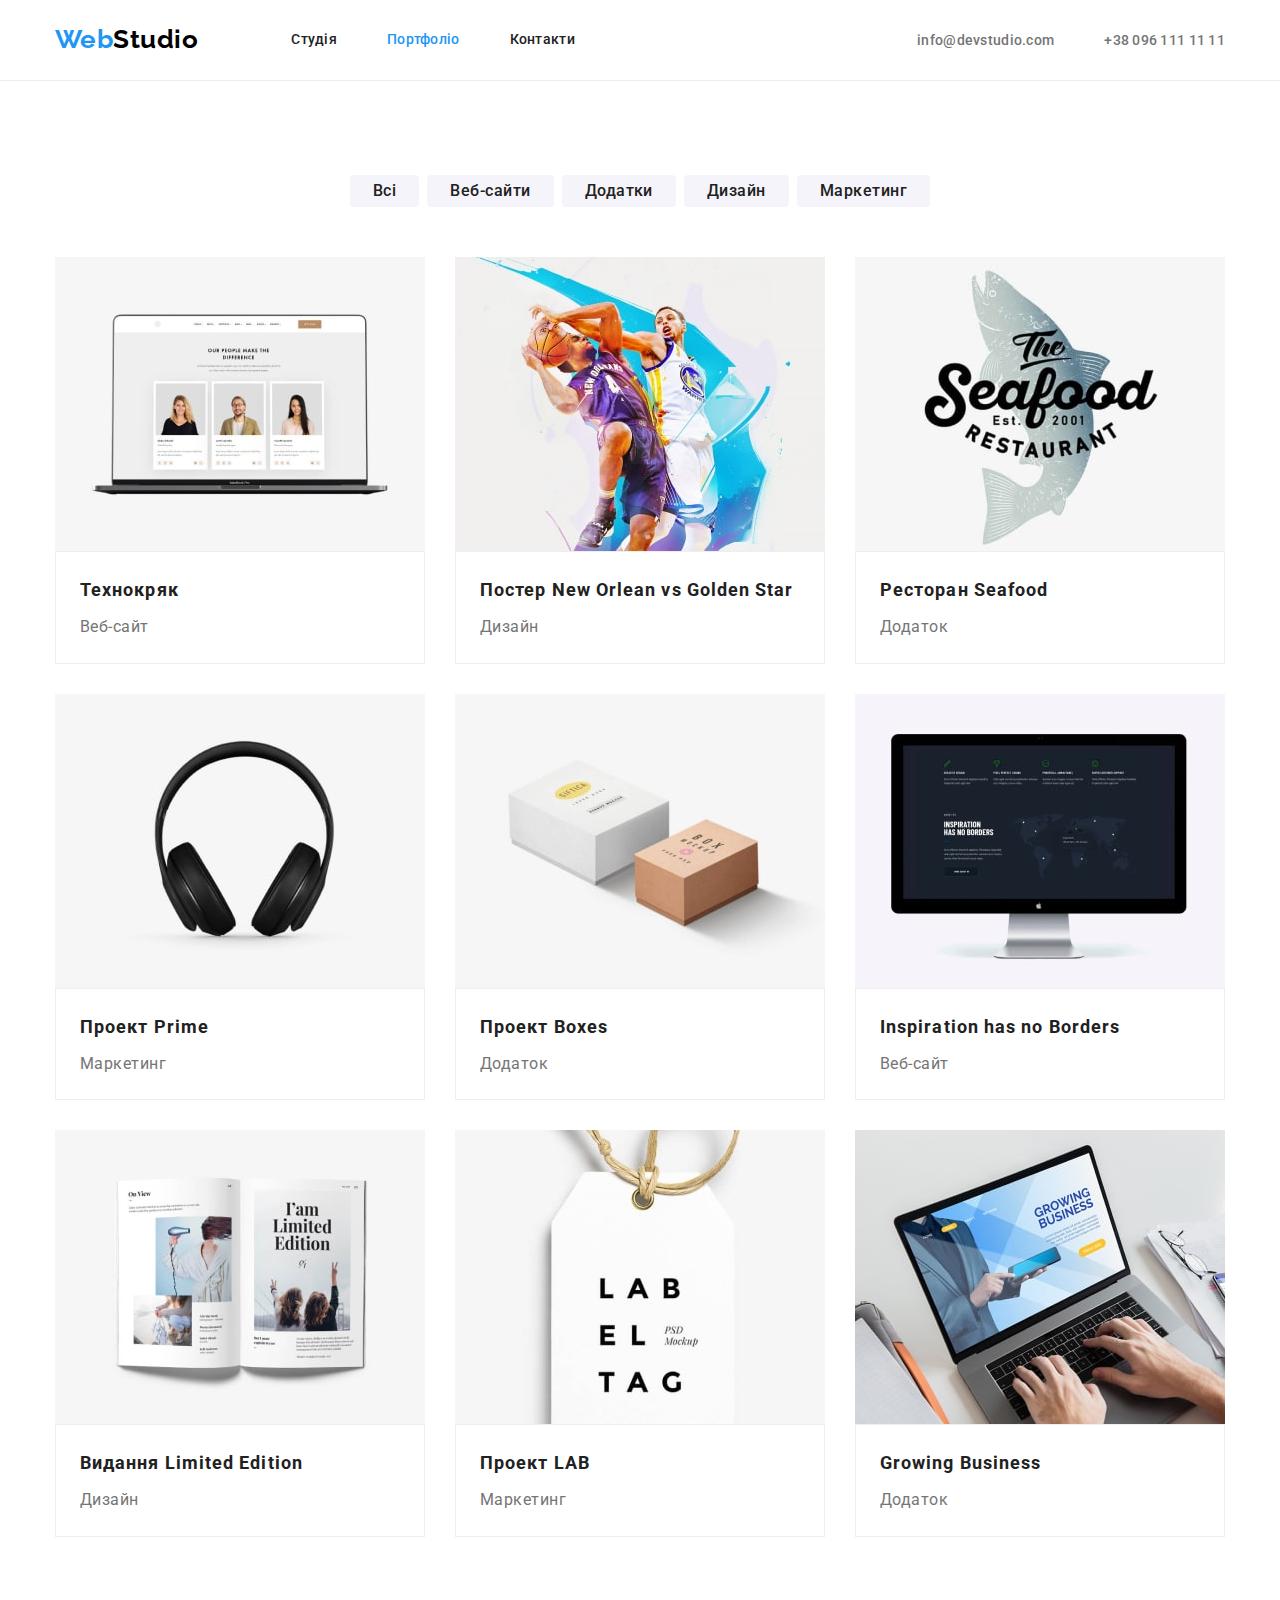
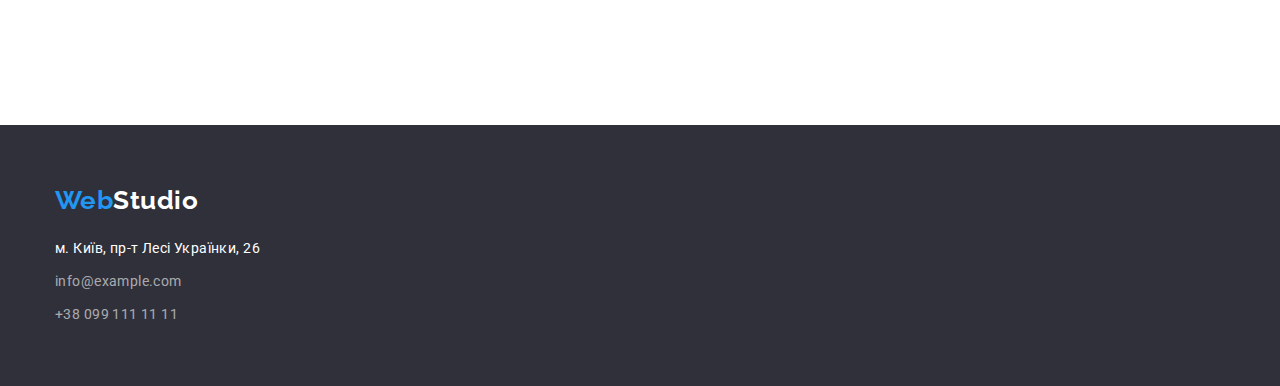
==== portfolio.html @ b32e80cf "Створює portfolio.html" ====
<!DOCTYPE html>
<html lang="ru">

<head>
    <meta charset="UTF-8">
    <meta http-equiv="X-UA-Compatible" content="IE=edge">
    <meta name="viewport" content="width=device-width, initial-scale=1.0">
    <title>Webstudio</title>
    <link rel="stylesheet"
        href="https://fonts.googleapis.com/css2?family=Raleway:wght@700&family=Roboto:wght@400;500;700;900&display=swap">
    <link rel="stylesheet"
        href="https://cdnjs.cloudflare.com/ajax/libs/modern-normalize/1.1.0/modern-normalize.min.css">
    <link rel="stylesheet" href="./css/styles.css">
</head>

<body>
    <!--Шапка сайта-->
    <header class="header">
        <div class="container header-nav">
            <a href="./index.html" class="link header-logo"><span>Web</span>Studio</a>
            <nav>
                <ul class="header-list list">
                    <li class="item"><a href="./index.html" class="link">Студія</a></Li>
                    <li class="item"><a href="./portfolio.html" class="link current">Портфоліо</a></li>
                    <li class="item"><a href="" class="link">Контакти</a></li>
                </ul>
            </nav>
            <ul class="header-contacts list">
                <li class="header-contacts-item"><a href="mailto:info@devstudio.com" class="link">info@devstudio.com</a></li>
                <li class="header-contacts-item"><a href="tel:+380961111111" class="link">+38 096 111 11 11</a></li>
            </ul>
        </div>
    </header>

    <main>
        
        <!--Наши проекты-->

        <section class="section">
            <div class="container">
                <h1 class="projects-title">Наші проекти</h1>
                <ul class="projects-buttons-list list">
                    <li class="projects-buttons-item"><button type="button" class="button">Всі</button></li>
                    <li class="projects-buttons-item"><button type="button" class="button">Веб-сайти</button></li>
                    <li class="projects-buttons-item"><button type="button" class="button">Додатки</button></li>
                    <li class="projects-buttons-item"><button type="button" class="button">Дизайн</button></li>
                    <li class="projects-buttons-item"><button type="button" class="button">Маркетинг</button></li>
                </ul>
                
                <ul class="projects list">
                    <li class="projects-element">
                        <a href="" class="link">
                            <img src="./images/technokryak.jpg" alt="Технокряк" width="370">
                            <div class="projects-item">
                                <h2 class="title">Технокряк</h2>
                                <p class="product">Веб-сайт</p>
                            </div>  
                        </a>
                    </li>
                
                    <li class="projects-element">
                        <a href="" class="link">
                            <img src="./images/poster.jpg" alt="Постер New Orlean" width="370">
                            <div class="projects-item">
                                <h2 class="title">Постер New Orlean vs Golden Star</h2>
                                <p class="product">Дизайн</p>
                            </div>
                        </a>
                    </li>
                
                    <li class="projects-element">
                        <a href="" class="link"><img src="./images/restaurant.jpg" alt="Ресторан Seafood" width="370">
                            <div class="projects-item">
                                <h2 class="title">Ресторан Seafood</h2>
                                <p class="product">Додаток</p>
                             </div>
                        </a>
                    </li>

                    <li class="projects-element">
                        <a href="" class="link">
                            <img src="./images/projectprime.jpg" alt="Проект Prime" width="370">
                            <div class="projects-item">
                            <h2 class="title">Проект Prime</h2>
                            <p class="product">Маркетинг</p>
                            </div>
                        </a>
                    </li>
                
                    <li class="projects-element">
                        <a href="" class="link">
                            <img src="./images/projectboxes.jpg" alt="Проект Boxes" width="370">
                            <div class="projects-item">
                            <h2 class="title">Проект Boxes</h2>
                            <p class="product">Додаток</p>
                        </div>
                        </a>
                    </li>
                
                    <li class="projects-element">
                        <a href="" class="link"><img src="./images/inspiration.jpg" alt="Inspiration has no Borders" width="370">
                            <div class="projects-item">
                            <h2 class="title">Inspiration has no Borders</h2>
                            <p class="product">Веб-сайт</p>
                        </div>
                        </a>
                    </li>
                
                    <li class="projects-element">
                        <a href="" class="link"><img src="./images/limitededition.jpg" alt="Видання Limited Edition" width="370">
                            <div class="projects-item">
                            <h2 class="title">Видання Limited Edition</h2>
                            <p class="product">Дизайн</p>
                        </div>
                        </a>
                    </li>
                
                    <li class="projects-element">
                        <a href="" class="link"><img src="./images/lab.jpg" alt="Проект LAB" width="370">
                            <div class="projects-item">
                            <h2 class="title">Проект LAB</h2>
                            <p class="product">Маркетинг</p>
                        </div>
                        </a>
                    </li>
                
                    <li class="projects-element">
                        <a href="" class="link"><img src="./images/growingbusiness.jpg" alt="Growing Business" width="370">
                            <div class="projects-item">
                            <h2 class="title">Growing Business</h2>
                            <p class="product">Додаток</p>
                        </div>
                        </a>
                    </li>
                </ul>
            </div>
            
        </section>
    </main>

<!--Футер-->
    <footer class="footer">
        <div class="container">
            <a href="./index.html" class="footer-logo link"><span>Web</span>Studio</a>
                <ul class="footer-list list">
                    <li class="footer-list-item"><a href="https://goo.gl/maps/6noj76bHKPzLhNcZA" target="_blank" rel="noopener noreferrer nofollow"
                        class="link"><span>м. Київ, пр-т Лесі Українки, 26</span></a></li>
                    <li class="footer-list-item"><a href="mailto:info@example.com" class="link">info@example.com</a></li>
                    <li class="footer-list-item"><a href="tel:+380991111111" class="link">+38 099 111 11 11</a></li>
                </ul>
        </div>
    </footer>
</html>
---- css/styles.css ----
/* Основной цвет текста #212121 */
/* Вторичный цвет текста #757575 */
/* Акцент #2196F3 */
/* Основной белый #FFFFFF */
/*Серый фоновый #2F303A */
/* Серый цвет #F5F4FA */
/* черный #000000 */


html {
    box-sizing: border-box;
}

.visually-hidden {
    position: absolute !important;
    clip: rect(1px 1px 1px 1px);
    clip: rect(1px, 1px, 1px, 1px);
    padding: 0 !important;
    border: 0 !important;
    height: 1px !important;
    width: 1px !important;
    overflow: hidden;
}

*,
*::before,
*::after {
    box-sizing: border-box;
}

img {
    display: block;
    max-width: 100%;
    height: auto;
}

/* Main.css */

:root {
    --primary-text-color: #212121;
    --secondary-text-color: #757575;
    --accent-color: #2196F3;
    --primary-white-color: #FFFFFF;
    --background-grey-color: #2F303A;
    --grey-color: #F5F4FA;
    --black-color: #000000;
    --border: #EEEEEE;
}

body {
    font-family: Roboto, sans-serif;
    background-color: var(--primary-white-color);
    color: var(--primary-text-color);
    letter-spacing: 0.03em;
}

.link {
    text-decoration: none;
}

.list {
    padding: 0;
    margin: 0;
    list-style: none;
}

.container {
    margin-left: auto;
    margin-right: auto;
    padding-right: 15px;
    padding-left: 15px;
    width: 1200px;
}

/* --------------------------- HEADER ---------------------------------- */

.header {
    border-bottom: 1px solid #ECECEC;
}

.header-logo {
    color: var(--black-color);
    font-family: 'Raleway';
    font-weight: 700;
    font-size: 26px;
    line-height: 1.2;
}

.header-logo span {
    color: var(--accent-color);
}

.header-nav {
    display: flex;
    align-items: center;
}

.header-list {
    display: flex;
    margin-left: 93px;
}

.header-list .item:not(:last-child) {
    margin-right: 50px;
}

.header-list .link {
    display: block;
    padding-top: 32px;
    padding-bottom: 32px;
    color: var(--title-text-color);
    font-weight: 500;
    font-size: 14px;
    line-height: 1.14;
    letter-spacing: 0.02em;
}

.header-list .link:hover,
.header-list.link:focus,
.header-list .link.current {
    color: var(--accent-color);
}

.header-contacts {
    display: flex;
    margin-left: auto;
}

.header-contacts-item + .header-contacts-item {
    margin-left: 50px;
}

.header-contacts .link {
    color: var(--secondary-text-color);
    /* text-decoration: none; */
    font-weight: 500;
    font-size: 14px;
    line-height: 1.14;
    letter-spacing: 0.02em;
}

.header-contacts .link:hover,
.header-contacts .link:focus {
    color: var(--accent-color);
}

/* ------------------------ HERO --------------------- */

.overlay {
    max-width: 1600px;
    height: 600px;
    margin-left: auto;
    margin-right: auto;
    background-image: linear-gradient(to right, rgba(47, 48, 58, 0.4),
    rgba(47, 48, 58, 0.4)),
    url(../images/hero.jpg);
    background-repeat: no-repeat;
    background-position: center;
    background-size: cover;
    background-color: var(--background-grey-color);
}
            

.hero {
    padding-top: 200px;
    padding-bottom: 200px;
    text-align: center;
}

.hero-title {
    margin-top: 0;
    margin-bottom: 30px;
    color: var(--primary-white-color);
    font-weight: 900;
    font-size: 44px;
    line-height: 1.4;
    letter-spacing: 0.06em;
    text-transform: uppercase;
}

.hero-button {
    border-radius: 4px;
    border-color: var(--accent-color);
    border: 1px solid transparent;
    padding: 10px 32px;
    min-width: 200px;

    font-family: inherit;
    background-color: var(--accent-color);
    color: var(--primary-white-color);
    font-weight: 700;
    font-size: 16px;
    line-height: 1.87;
    letter-spacing: 0.06em;
    text-align: center;
    filter: drop-shadow(0px 4px 4px rgba(0, 0, 0, 0.25));

    cursor: pointer;
}

/* Section */

.section {
    padding-top: 94px;
    padding-bottom: 94px;
}

.section-title {
    margin-top: 0;
    margin-bottom: 50px;
    color: var(--title-text-color);
    font-weight: 700;
    font-size: 36px;
    line-height: 1.16;
    text-align: center;
}

/* Feature */

.features-section {
    padding-top: 94px;
    padding-bottom: 47px;
}

.features {
    display: none;
}

.feature-list {
    display: flex;
    flex-wrap: wrap;
}

.feature-list .item {
    margin-right: 30px;
    width: 270px;
}

.feature-list .item:nth-last-child(-n + 1) {
    margin-right: 0px;
}

.feature-list .title {
    margin-top: 0;
    margin-bottom: 10px;
    color: var(--title-text-color);
    font-weight: 700;
    font-size: 14px;
    line-height: 1.14;
    text-transform: uppercase;
}

.features-description {
    margin-top: 0;
    margin-bottom: 0;
    color: var(--secondary-text-color);
    font-size: 14px;
    line-height: 1.7;
}

/* Efforts */

.efforts-section {
    padding-top: 47px;
    padding-bottom: 94px;
}

.efforts {
    display: flex;
}

.efforts-element {
    margin-right: 30px;
}

.efforts-element:nth-last-child(-n + 1) {
    margin-right: 0px;
}

/* Our company */

.company {
    background-color: var(--grey-color);
    padding-top: 94px;
    padding-bottom: 94px;
}

.members {
    display: flex;
}

.members-list {
    margin-right: 30px;
}

.members-list:nth-last-child(-n + 1) {
    margin-right: 0px;
}

.team-members {
    padding-top: 30px;
    padding-bottom: 30px;
}

.members .title {
    margin-top: 0;
    margin-bottom: 9px;
    color: var(--title-text-color);
    font-weight: 500;
    font-size: 16px;
    text-align: center;
    line-height: 1.2;
}

.members-position {
    margin-top: 0;
    margin-bottom: 0;
    color: var(--secondary-text-color);
    font-size: 16px;
    line-height: 1.2;
    text-align: center;
    
}

/* Portfolio.css */

/* ----------------------- OUR-PROJECTS ----------------------- */

.projects-buttons-list {
    display: flex;
    flex-wrap: wrap;
    justify-content: center;
    margin-bottom: 50px;
}

.projects-buttons-item {
    margin-left: 8px;
}

.projects-buttons-item:first-child {
    margin-left: 0;
}

.button {
    padding: 6px 22px;
    font-family: inherit;
    font-weight: 500;
    font-size: 16px;
    letter-spacing: 0.03em;
    color: var(--primary-text-color);
    background-color: var(--grey-color);
    
    border: 1px solid transparent;
    border-radius: 4px;

    cursor: pointer;
}

.button:hover,
.button:focus {
    background-color: var(--accent-color);
    color: var(--primary-white-color);
}

.projects-title {
    display: none;
}

.projects {
    display: flex;
    flex-wrap: wrap;
    margin-bottom: 94px;
}

.projects-element {
    width: calc(100% -60px)/3;
    margin-right: 30px;
    margin-bottom: 30px;
}


.projects-element:nth-child(3n) {
    margin-right: 0;
}

.projects-element:nth-last-child(-n + 3) {
    margin-bottom: 0;
}


.projects-item {
    padding: 20px 24px;
    border: 1px solid var(--border);
}


.projects .title {
    margin-top: 0;
    margin-bottom: 4px;
    color: var(--primary-text-color);
    font-weight: 700;
    font-size: 18px;
    line-height: 2;
    letter-spacing: 0.06em;
}

.projects .product {
    margin-top: 0;
    margin-bottom: 0;
    color: var(--secondary-text-color);
    font-size: 16px;
    line-height: 1.9;
}

/* ----------------------- FOOTER ------------------------ */

.footer-logo {
    color: var(--primary-white-color);
    font-family: 'Raleway';
    font-weight: 700;
    font-size: 26px;
    line-height: 1.2;
}

.footer-logo span {
    color: var(--accent-color);
}

.footer {
    margin-top: 0;
    margin-bottom: 0;
    padding-top: 60px;
    padding-bottom: 60px;
    background-color: var(--background-grey-color);
}

.footer-list {
    margin-top: 20px;
    font-style: normal;
    font-size: 14px;
    line-height: 1.7;
    color: var(--primary-white-color)
}

.footer-list-item {
    margin-bottom: 9px;
    font-size: 14px;
    line-height: 24px;
    letter-spacing: 0.03em;
    color: rgba(255, 255, 255, 0.6);
}

.footer-list-item:nth-child(3) {
    margin-bottom: 0;
}

.footer-list .link {
    margin-top: 9px;
    color: rgba(255, 255, 255, 0.6);
}

.footer-list .link:hover,
.footer-list .link:focus {
    color: var(--accent-color);
}

.footer-list span {
    color: var(--primary-white-color);
}
.footer-list span:hover,
.footer-list span:focus {
    color: var(--accent-color);
}
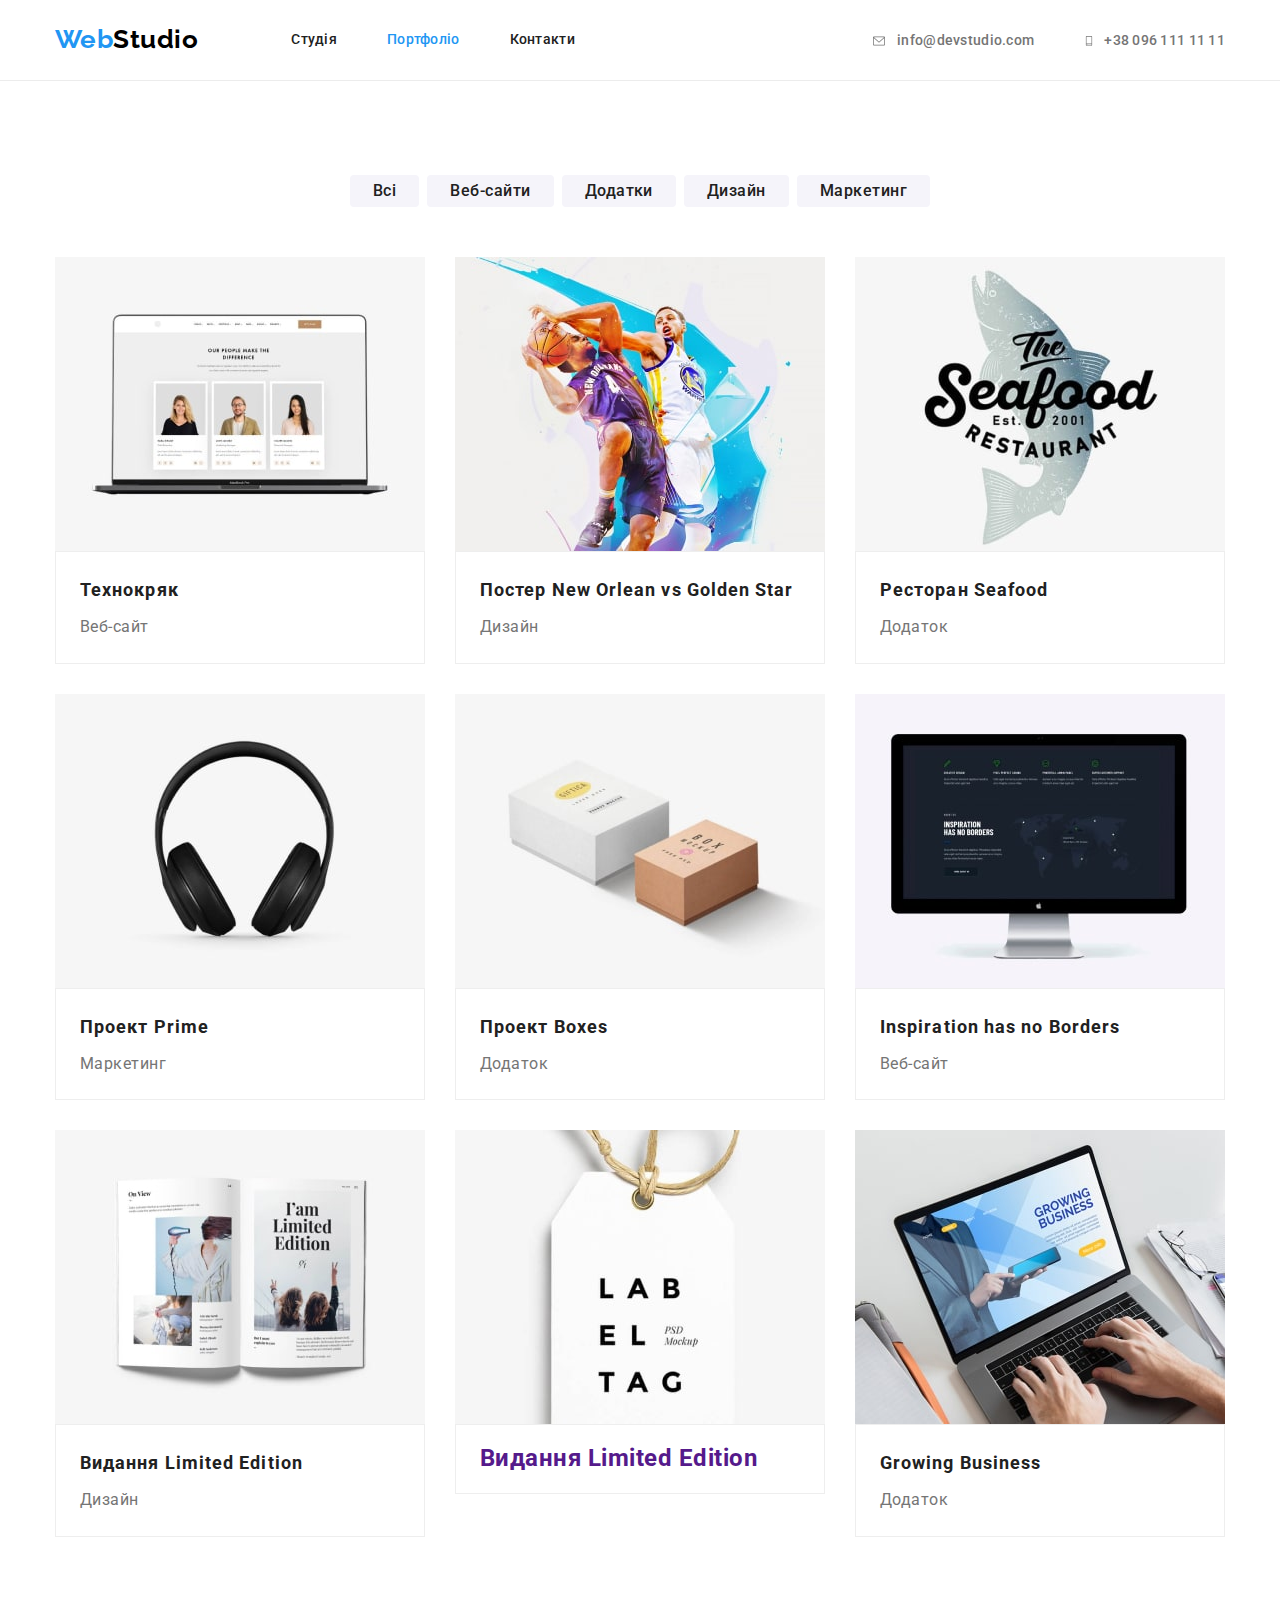
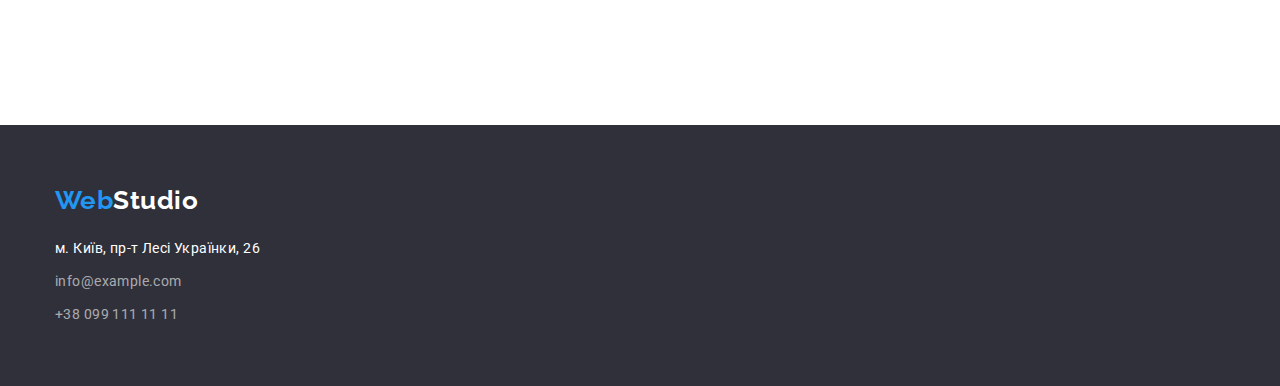
==== commit f839c575: "Додає іконки в хедер портфоліо" ====
--- a/portfolio.html
+++ b/portfolio.html
@@ -14,7 +14,7 @@
 </head>
 
 <body>
-    <!--Шапка сайта-->
+      <!--Шапка сайта-->
     <header class="header">
         <div class="container header-nav">
             <a href="./index.html" class="link header-logo"><span>Web</span>Studio</a>
@@ -26,8 +26,14 @@
                 </ul>
             </nav>
             <ul class="header-contacts list">
-                <li class="header-contacts-item"><a href="mailto:info@devstudio.com" class="link">info@devstudio.com</a></li>
-                <li class="header-contacts-item"><a href="tel:+380961111111" class="link">+38 096 111 11 11</a></li>
+                <li class="header-contacts-item">
+                    <a href="mailto:info@devstudio.com" class="link">
+                    <svg class="header-icon" width="16px" height="12px">
+                    <use href="./images/symbol-defs.svg#envelope"></use>
+                </svg>info@devstudio.com</a></li>
+                <li class="header-contacts-item"><a href="tel:+380961111111" class="link">
+                    <svg class="header-icon" width="10px" height="16px"><use href="./images/symbol-defs.svg#smartphone"></use>
+                    </svg>+38 096 111 11 11</a></li>
             </ul>
         </div>
     </header>
@@ -114,13 +120,13 @@
                         </div>
                         </a>
                     </li>
-                
+
                     <li class="projects-element">
-                        <a href="" class="link"><img src="./images/lab.jpg" alt="Проект LAB" width="370">
+                        <a href="" class="link"><img src="./images/lab.jpg" alt="Видання Limited Edition" width="370">
                             <div class="projects-item">
-                            <h2 class="title">Проект LAB</h2>
-                            <p class="product">Маркетинг</p>
-                        </div>
+                                <h2>Видання Limited Edition</h2>
+                                <p></p>
+                            </div>
                         </a>
                     </li>
                 
--- a/css/styles.css
+++ b/css/styles.css
@@ -28,6 +28,12 @@
     box-sizing: border-box;
 }
 
+h1,
+h2,
+p {
+    margin: 0;
+}
+
 img {
     display: block;
     max-width: 100%;
@@ -65,8 +71,7 @@
 }
 
 .container {
-    margin-left: auto;
-    margin-right: auto;
+    margin: 0 auto;
     padding-right: 15px;
     padding-left: 15px;
     width: 1200px;
@@ -130,6 +135,14 @@
     margin-left: 50px;
 }
 
+.header-icon {
+    display: inline;
+    vertical-align: middle;
+    margin-right: 10px;
+    fill: currentColor;
+}
+
+
 .header-contacts .link {
     color: var(--secondary-text-color);
     /* text-decoration: none; */
@@ -142,6 +155,12 @@
 .header-contacts .link:hover,
 .header-contacts .link:focus {
     color: var(--accent-color);
+}
+
+.header-contacts .link:hover .header-icon,
+.header-contacts .link:focus .header-icon{
+    color: var(--accent-color);
+    fill: var(--accent-color);
 }
 
 /* ------------------------ HERO --------------------- */
@@ -170,11 +189,15 @@
 .hero-title {
     margin-top: 0;
     margin-bottom: 30px;
+    margin-left: auto;
+    margin-right: auto;
+    max-width: 696px;
     color: var(--primary-white-color);
     font-weight: 900;
     font-size: 44px;
     line-height: 1.4;
     letter-spacing: 0.06em;
+    text-align: center;
     text-transform: uppercase;
 }
 
@@ -217,12 +240,12 @@
 
 /* Feature */
 
-.features-section {
+.features.section {
     padding-top: 94px;
     padding-bottom: 47px;
 }
 
-.features {
+.features-title {
     display: none;
 }
 
@@ -230,10 +253,26 @@
     display: flex;
     flex-wrap: wrap;
 }
+
 
 .feature-list .item {
     margin-right: 30px;
     width: 270px;
+}
+
+.features-icon-background {
+    display: block;
+    margin-bottom: 30px;
+    width: 270px;
+    height: 120px;
+    padding: 25px 102px;
+    background-color: var(--grey-color);
+}
+
+.feature-icon {
+    display: block;
+    background-repeat: no-repeat;
+    background-size: cover;
 }
 
 .feature-list .item:nth-last-child(-n + 1) {
@@ -279,47 +318,74 @@
 
 /* Our company */
 
-.company {
+.team-section {
     background-color: var(--grey-color);
     padding-top: 94px;
     padding-bottom: 94px;
 }
 
-.members {
-    display: flex;
+.box {
+    margin-right: 30px;
+    width: 270px;
+    height: 428px;
+    box-shadow: 0px 1px 3px
+    rgba(0, 0, 0, 0.12),
+    0px 1px 1px rgba(0, 0, 0, 0.14),
+    0px 2px 1px rgba(0, 0, 0, 0.2);
+    border-radius: 0px 0px 4px 4px;
+    background-color: var(--primary-white-color);
+}
+
+.box:nth-last-child(-n + 1) {
+    margin-right: 0px;
 }
 
 .members-list {
-    margin-right: 30px;
-}
-
-.members-list:nth-last-child(-n + 1) {
-    margin-right: 0px;
+    display: flex;
 }
 
 .team-members {
     padding-top: 30px;
-    padding-bottom: 30px;
-}
-
-.members .title {
-    margin-top: 0;
-    margin-bottom: 9px;
-    color: var(--title-text-color);
-    font-weight: 500;
-    font-size: 16px;
-    text-align: center;
-    line-height: 1.2;
-}
-
-.members-position {
-    margin-top: 0;
-    margin-bottom: 0;
-    color: var(--secondary-text-color);
+    padding-bottom: 16px;
     font-size: 16px;
     line-height: 1.2;
     text-align: center;
-    
+}
+
+.team-members .title {
+    margin-top: 0;
+    margin-bottom: 9px;
+    color: var(--title-text-color);
+}
+
+.members-position {
+    color: var(--secondary-text-color);
+}
+
+.social-link {
+    display: inline-flex;
+    align-items: center;
+    justify-content: center;
+    margin-right: 10px;
+    width: 44px;
+    height: 44px;
+    background-color: red;
+    border-radius: 50%;
+}
+
+.social-icon {
+    fill: #AFB1B8;
+}
+
+.social-link:hover,
+.social-link:focus {
+    background-color: var(--accent-color);
+}
+
+.social-link:hover .social-icon,
+.social-link:focus .social-icon {
+    background-color: var(--accent-color);
+    fill: var(--primary-white-color);
 }
 
 /* Portfolio.css */
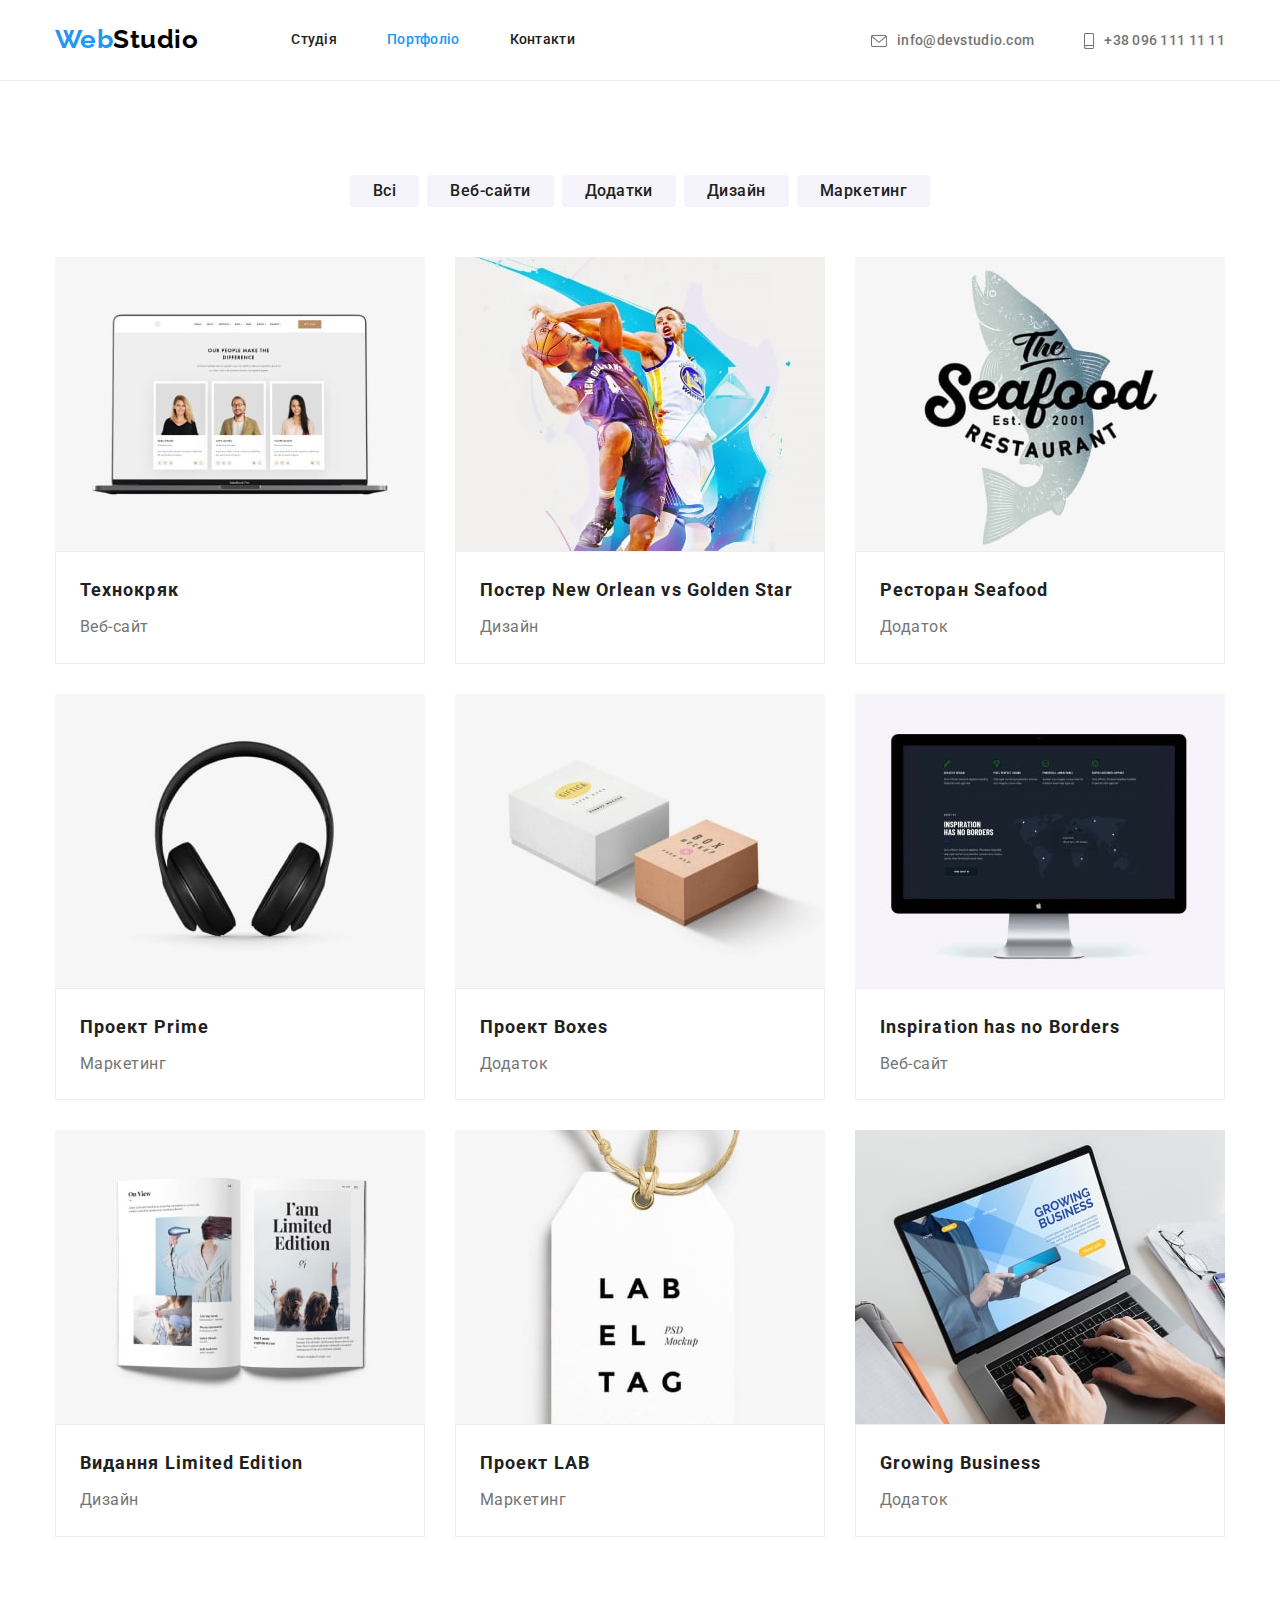
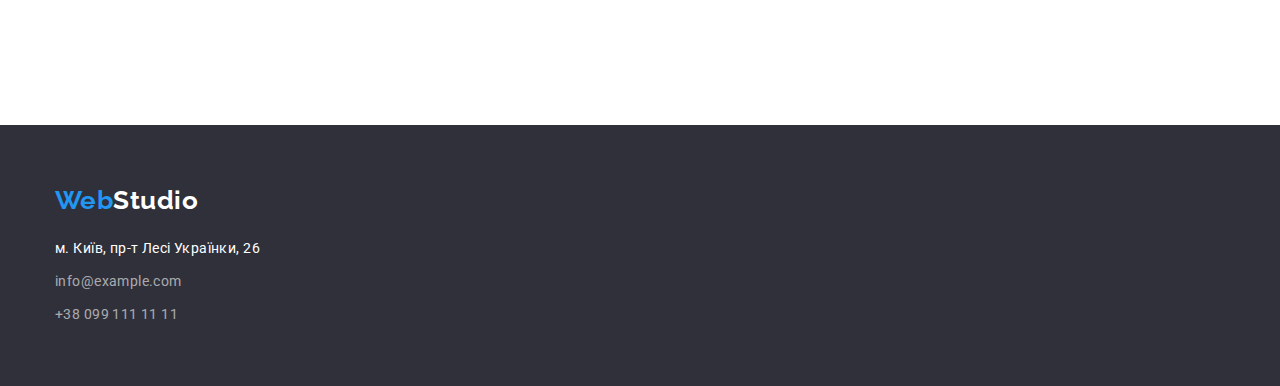
==== commit c69fdddc: "Розмітка футера і постійні клієнти" ====
--- a/portfolio.html
+++ b/portfolio.html
@@ -122,11 +122,11 @@
                     </li>
 
                     <li class="projects-element">
-                        <a href="" class="link"><img src="./images/lab.jpg" alt="Видання Limited Edition" width="370">
+                        <a href="" class="link"><img src="./images/lab.jpg" alt="Проект LAB" width="370">
                             <div class="projects-item">
-                                <h2>Видання Limited Edition</h2>
-                                <p></p>
-                            </div>
+                            <h2 class="title">Проект LAB</h2>
+                            <p class="product">Маркетинг</p>
+                        </div>
                         </a>
                     </li>
                 
@@ -156,4 +156,5 @@
                 </ul>
         </div>
     </footer>
+</body>
 </html>--- a/css/styles.css
+++ b/css/styles.css
@@ -369,7 +369,7 @@
     margin-right: 10px;
     width: 44px;
     height: 44px;
-    background-color: red;
+    background-color: var(--primary-white-color);
     border-radius: 50%;
 }
 
@@ -386,6 +386,42 @@
 .social-link:focus .social-icon {
     background-color: var(--accent-color);
     fill: var(--primary-white-color);
+}
+
+/* -------------------------CUSTOMERS------------------------------ */
+
+.customers-list{
+    display: flex;
+    justify-content: center;
+}
+
+.customers-link {
+    display: flex;
+    align-items: center;
+    justify-content: center;
+    margin-right: 30px;
+    width: 170px;
+    height: 92px;
+    border: 1px solid #AFB1B8;
+    border-radius: 4%;
+}
+
+.customers-link:not(:last child) {
+    margin-right: 0px;
+}
+
+.customers-link:hover,
+.customers-link:focus {
+    border: 1px solid var(--accent-color);
+}
+
+.customers-icon {
+    fill: #AFB1B8;
+}
+
+.customers-link:hover .customers-icon,
+.customers-link:focus .customers-icon {
+    fill: var(--accent-color);
 }
 
 /* Portfolio.css */
@@ -538,6 +574,11 @@
     color: var(--accent-color);
 }
 
-
-
-
+.conection-list {
+    display: flex;
+    justify-content: center;
+}
+
+
+
+
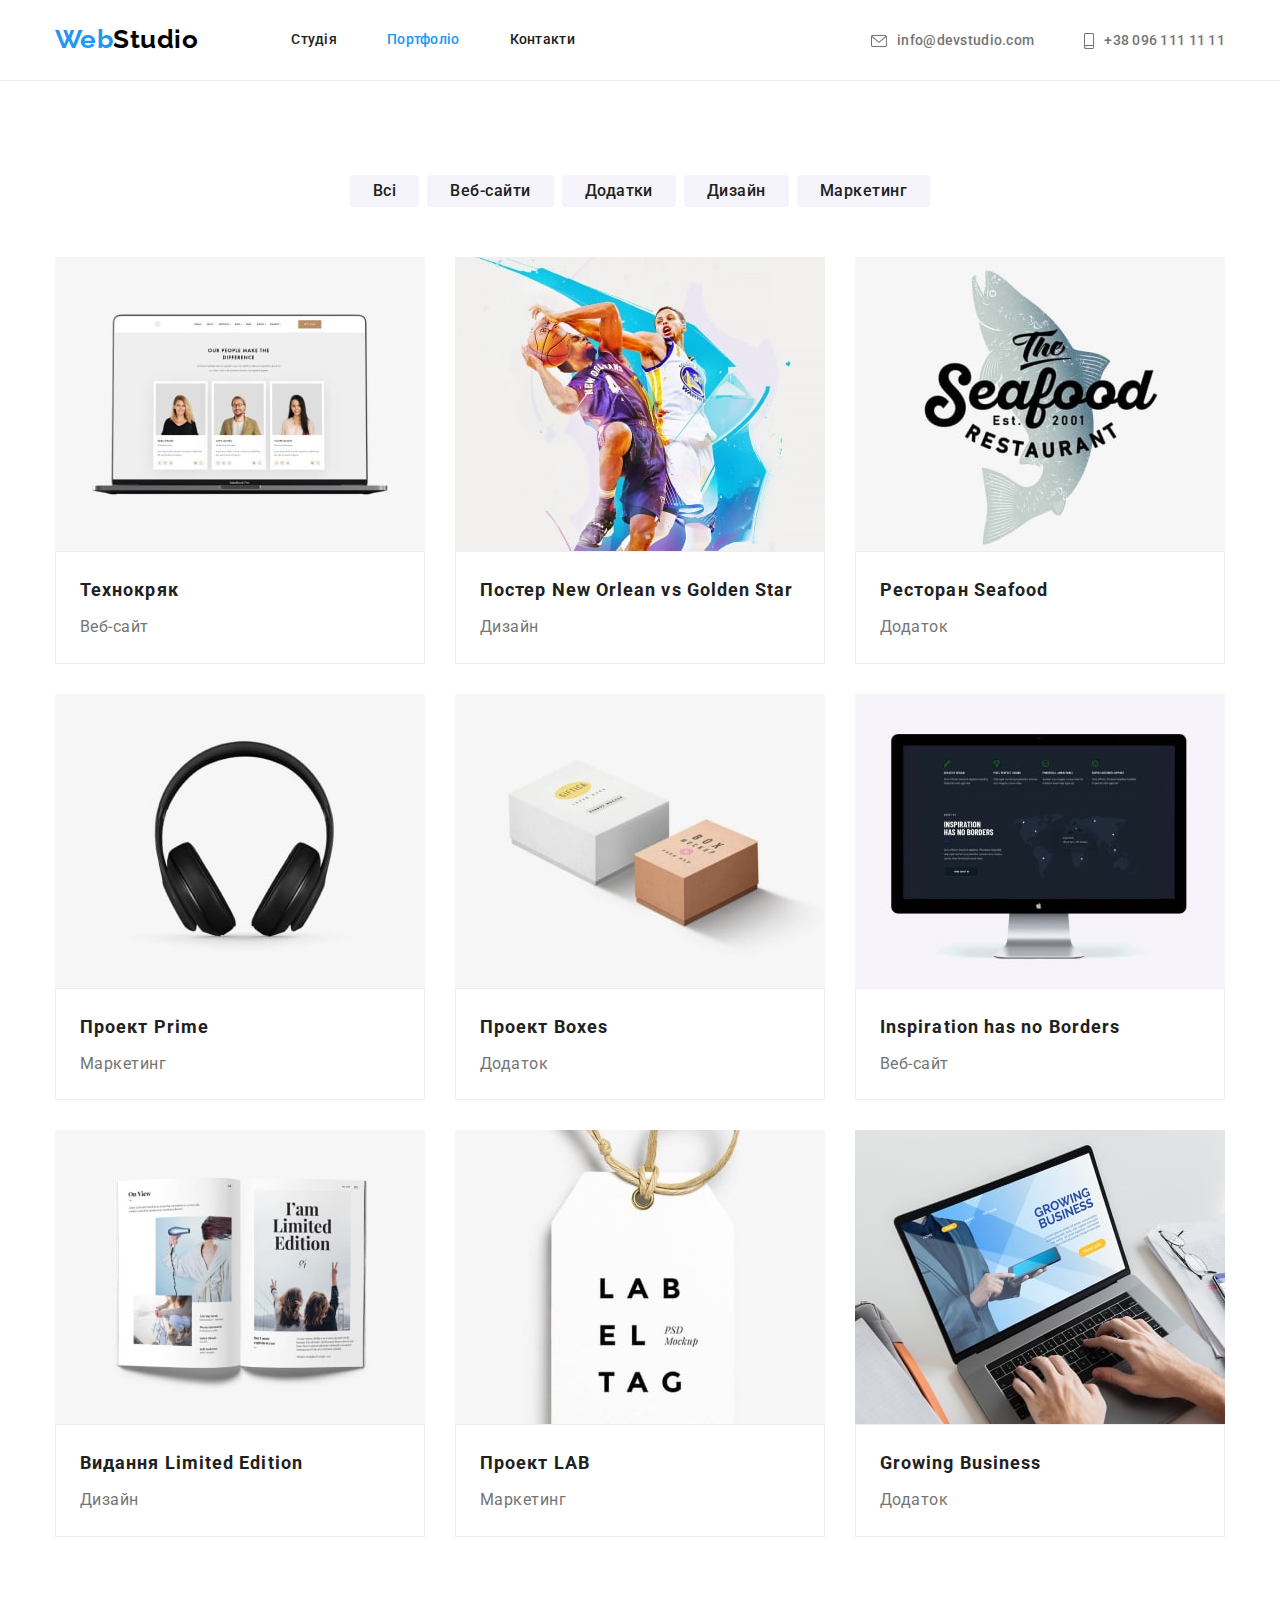
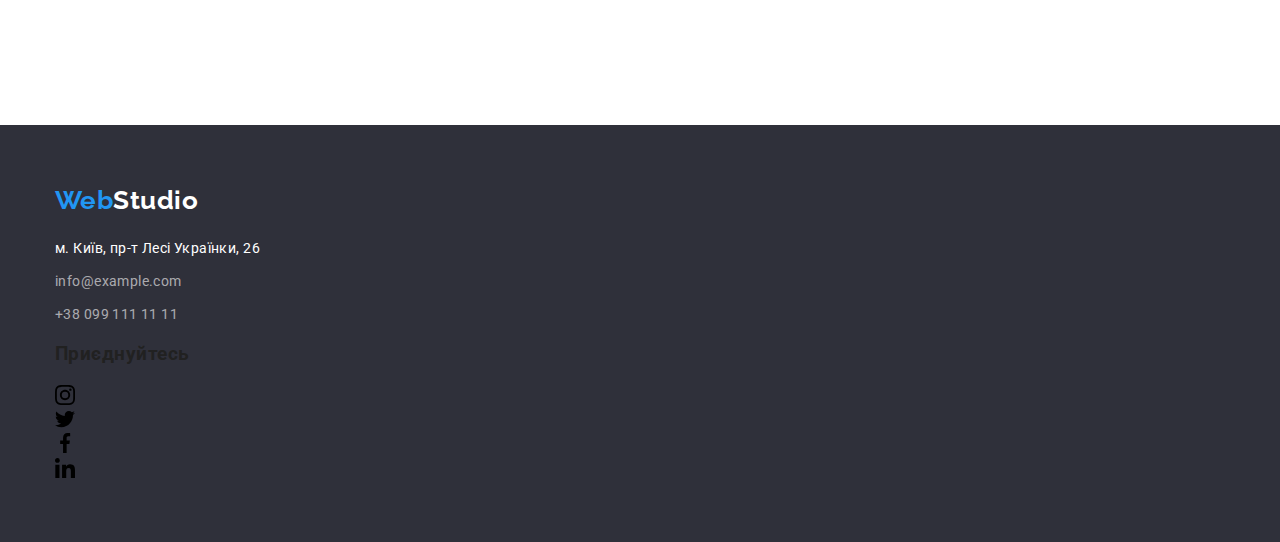
==== commit 326363fb: "Додає svg в footer" ====
--- a/portfolio.html
+++ b/portfolio.html
@@ -147,6 +147,7 @@
 <!--Футер-->
     <footer class="footer">
         <div class="container">
+            <div class="address">
             <a href="./index.html" class="footer-logo link"><span>Web</span>Studio</a>
                 <ul class="footer-list list">
                     <li class="footer-list-item"><a href="https://goo.gl/maps/6noj76bHKPzLhNcZA" target="_blank" rel="noopener noreferrer nofollow"
@@ -154,7 +155,34 @@
                     <li class="footer-list-item"><a href="mailto:info@example.com" class="link">info@example.com</a></li>
                     <li class="footer-list-item"><a href="tel:+380991111111" class="link">+38 099 111 11 11</a></li>
                 </ul>
+            </div>
+            <div class="connection">
+                <h3 class="connection-title">Приєднуйтесь</h3>
+                <ul class="connection-list list">
+                <li>
+                    <a href="" class="connection-link link">
+                        <svg class="connection-icon" width="20px" height="20px"><use href="./images/symbol-defs.svg#instagram"></use></svg>
+                    </a>
+                </li>
+                <li>
+                    <a href="" class="connection-link link">
+                        <svg class="connection-icon" width="20px" height="20px"><use href="./images/symbol-defs.svg#twitter"></use></svg>
+                    </a>
+                </li>
+                <li>
+                    <a href="" class="connection-link link">
+                        <svg class="connection-icon" width="20px" height="20px"><use href="./images/symbol-defs.svg#facebook"></use></svg>
+                    </a>
+                </li>
+                <li>
+                    <a href="" class="connection-link link">
+                        <svg class="connection-icon" width="20px" height="20px"><use href="./images/symbol-defs.svg#linkedin"></use></svg>
+                    </a>
+                </li>
+                </ul>
+            </div>
         </div>
+        
     </footer>
 </body>
 </html>